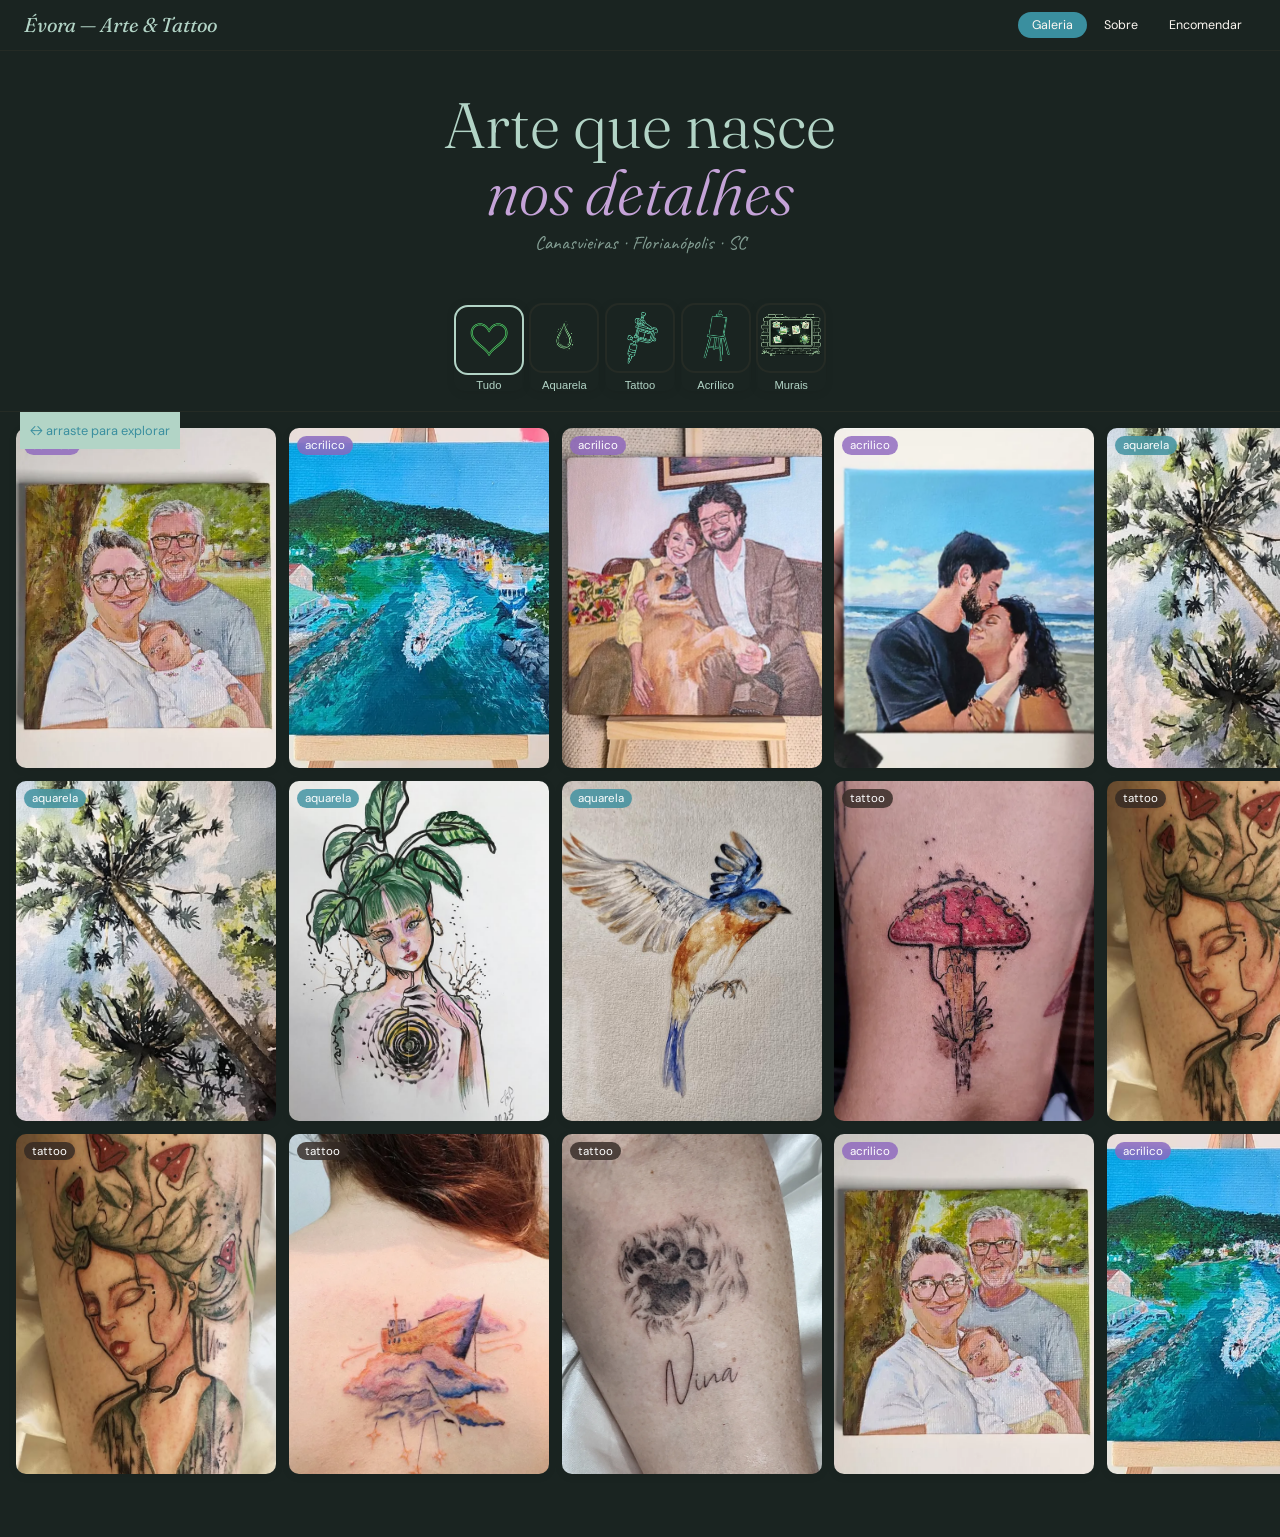
==== index.html @ bf4a739f "Add files via upload" ====
<!DOCTYPE html>
<html lang="pt-BR">

<head>
  <meta charset="UTF-8">
  <meta name="viewport" content="width=device-width, initial-scale=1.0">
  <title>Évora — Arte & Tattoo</title>
  <link
    href="https://fonts.googleapis.com/css2?family=Fraunces:ital,opsz,wght@0,9..144,300;1,9..144,400&family=Caveat:wght@400;600&family=DM+Sans:wght@300;400&display=swap"
    rel="stylesheet">
  <link rel="stylesheet" href="assets/css/style.css">
</head>

<body>
  <!-- Cabeçalho -->
  <header>
    <nav class="nav">
      <a href="index.html" class="logo">Évora — Arte & Tattoo</a>
      <div class="nav-links">
        <a href="index.html" class="nav-a nav-galeria cta">Galeria</a>
        <a href="pages/sobre.html" class="nav-a nav-sobre">Sobre</a>
        <a href="pages/encomendar.html" class="nav-a nav-encomendar">Encomendar</a>
      </div>
    </nav>
  </header>
  <main>
    <div id="home">
      <div class="hero">
        <h1>Arte que nasce<br><em>nos detalhes</em></h1> 
        <p>Canasvieiras · Florianópolis · SC</p>
      </div>
      <!-- filtros do board -->
      <div class="filters">
        <button class="filter card select">
          <div class="icon-box"><img src="assets/img/icone_todos.png" alt=""></div>
          <span>Tudo</span>
        </button>
        <button class="filter card">
          <div class="icon-box"><img src="assets/img/icone_aquarela.png" alt=""></div>
          <span>Aquarela</span>
        </button>
        <button class="filter card">
          <div class="icon-box"><img src="assets/img/icone_tattos.png" alt=""></div>
          <span>Tattoo</span>
        </button>
        <button class="filter card">
          <div class="icon-box"><img src="assets/img/icone_acrilico.png" alt=""></div>
          <span>Acrílico</span>
        </button>
        <button class="filter card">
          <div class="icon-box"><img src="assets/img/icone_mural.png" alt=""></div>
          <span>Murais</span>
        </button>
      </div>
      <div class="board-wrap" id="bw">
        <div class="board" id="board"></div>
        <div class="hint">↔ arraste para explorar</div>
      </div>
    </div>
  </main>

  <!-- Efeito arrastar para explorar  -->
  <script>
    const obras = [
      { t: "Avós e Bebê",     c: "acrilico", y: "2024", img: "assets/img/acrilico-avos-bebe.png",    w: 260, h: 340 },
      { t: "Barra da Lagoa",  c: "acrilico", y: "2024", img: "assets/img/acrilico-barra-da-lagoa.png", w: 260, h: 340 },
      { t: "Casal e Cachorro",c: "acrilico", y: "2024", img: "assets/img/acrilico-casal-cachorro.png", w: 260, h: 340 },
      { t: "Casal",           c: "acrilico", y: "2024", img: "assets/img/acrilico-casal.png",         w: 260, h: 340 },
      { t: "Araucária",       c: "aquarela", y: "2024", img: "assets/img/aquarela-araucaria.png",     w: 260, h: 340 },
      { t: "Fada",            c: "aquarela", y: "2024", img: "assets/img/aquarela-fada.png",          w: 260, h: 340 },
      { t: "Pássaro",         c: "aquarela", y: "2024", img: "assets/img/aquarela-passaro.png",       w: 260, h: 340 },
      { t: "Cogumelo",        c: "tattoo",   y: "2024", img: "assets/img/tattoo-cogumelo.png",        w: 260, h: 340 },
      { t: "Fada Tattoo",     c: "tattoo",   y: "2024", img: "assets/img/tattoo-fada.png",            w: 260, h: 340 },
      { t: "Navio",           c: "tattoo",   y: "2024", img: "assets/img/tattoo-navio.png",           w: 260, h: 340 },
      { t: "Patinha",         c: "tattoo",   y: "2024", img: "assets/img/tattoo-patinha.png",         w: 260, h: 340 }
    ];

    let drag = false, moved = false, px = 0, py = 0, sx = 0, sy = 0, vx = 0, vy = 0, lx = 0, ly = 0, raf = null;

    function buildBoard(f) {
      const board = document.getElementById('board');
      board.innerHTML = '';
      const pool = f === 'todos' ? obras : obras.filter(o => o.c === f);
      const big = [];
      while (big.length < Math.max(pool.length * 4, 30)) big.push(...pool);
      for (let r = 0; r < 3; r++) {
        const row = document.createElement('div');
        row.className = 'row';
        const off = r * 4;
        [...big.slice(off), ...big.slice(0, off)].slice(0, 20).forEach(o => {
          const d = document.createElement('div');
          d.className = 'card';
          d.style.cssText = `width:${o.w}px;height:${o.h}px`;
          d.innerHTML = `<img src="${o.img}" alt="${o.t}" draggable="false"><span class="badge b-${o.c}">${o.c}</span><div class="card-info"><span class="ct">${o.t}</span><span class="cy">${o.y}</span></div>`;
          row.appendChild(d);
        });
        board.appendChild(row);
      }
      px = 0; py = 0;
      board.style.transform = 'translate(0,0)';
    }

    function initDrag() {
      const bw = document.getElementById('bw');
      const board = document.getElementById('board');
      bw.addEventListener('mousedown', e => {
        drag = true; moved = false;
        sx = e.clientX - px; sy = e.clientY - py;
        lx = e.clientX; ly = e.clientY;
        vx = 0; vy = 0;
        cancelAnimationFrame(raf);
      });
      window.addEventListener('mousemove', e => {
        if (!drag) return;
        if (Math.abs(e.clientX - lx) > 4 || Math.abs(e.clientY - ly) > 4) moved = true;
        vx = e.clientX - lx; vy = e.clientY - ly;
        lx = e.clientX; ly = e.clientY;
        px = e.clientX - sx; py = e.clientY - sy;
        board.style.transform = `translate(${px}px,${py}px)`;
      });
      window.addEventListener('mouseup', () => {
        if (!drag) return;
        drag = false;
        if (moved) momentum(board);
        setTimeout(() => { moved = false; }, 60);
      });
      bw.addEventListener('touchstart', e => {
        const t = e.touches[0];
        drag = true; moved = false;
        sx = t.clientX - px; sy = t.clientY - py;
        lx = t.clientX; ly = t.clientY;
        vx = 0; vy = 0;
        cancelAnimationFrame(raf);
      }, { passive: true });
      bw.addEventListener('touchmove', e => {
        if (!drag) return;
        const t = e.touches[0];
        moved = true;
        vx = t.clientX - lx; vy = t.clientY - ly;
        lx = t.clientX; ly = t.clientY;
        px = t.clientX - sx; py = t.clientY - sy;
        board.style.transform = `translate(${px}px,${py}px)`;
      }, { passive: true });
      bw.addEventListener('touchend', () => {
        drag = false;
        if (moved) momentum(board);
      });
    }

    function momentum(board) {
      let mvx = vx * .85, mvy = vy * .85;
      function step() {
        if (Math.abs(mvx) < .4 && Math.abs(mvy) < .4) return;
        px += mvx; py += mvy;
        mvx *= .94; mvy *= .94;
        board.style.transform = `translate(${px}px,${py}px)`;
        raf = requestAnimationFrame(step);
      }
      raf = requestAnimationFrame(step);
    }

    buildBoard('todos');
    initDrag();
  </script>
</body>

</html>
---- assets/css/style.css ----
/* =========================================
   RESET & VARIÁVEIS GLOBAIS
   Zera margens/padding padrão do browser e
   define o sistema de cores e tokens do site.
========================================= */
* {
    margin: 0;
    padding: 0;
    box-sizing: border-box
}

:root {
    --fundo: #1a2421;           /* Verde-escuro quase preto — cor de fundo base */
    --mar: #3a8f9f;             /* Azul-turquesa — destaque principal (CTAs, badges) */
    --mar-e: #1d5f6e;           /* Turquesa mais escuro — fundos de cards e hover */
    --lavanda: #c5a3d8;         /* Lilás — acento tipográfico e itálicos */
    --branco: #fdf8f2;          /* Off-white quente — texto sobre fundos escuros */
    --areia: #e9ad81;           /* Laranja-areia — subtítulos e textos secundários */
    --menta: #b2d4c6;           /* Verde-menta — cor de texto padrão do site */
    --borda: rgba(100, 80, 60, 0.15) /* Borda sutil translúcida — divisores e contornos */
}

/* =========================================
   BASE DO BODY
   Define a fonte padrão e as cores globais
   de fundo e texto.
========================================= */
body {
    font-family: 'DM Sans', sans-serif;
    background: var(--fundo);
    color: var(--menta)
}

/* =========================================
   NAVEGAÇÃO
   Barra fixa no topo com blur de fundo.
   justify-content: space-between separa
   logo (esquerda) dos links (direita).
========================================= */
.nav {
    background: var(--fundo);
    border-bottom: 1px solid var(--borda);
    display: flex;
    justify-content: space-between;
    align-items: center;
    padding: .75rem 1.5rem;
    position: sticky;    /* Gruda no topo ao rolar a página */
    top: 0;
    z-index: 50;         /* Fica acima de todos os outros elementos */
    backdrop-filter: blur(10px); /* Efeito fosco quando sobreposta ao conteúdo */
}

/* Logo tipográfico em itálico serifado */
header .logo {
    font-family: 'Fraunces', serif;
    font-style: italic;
    font-size: 1.25rem;
    color: var(--menta);
    cursor: pointer;
    text-decoration: none;
}

/* Wrapper dos links de navegação */
header .nav-links {
    display: flex;
    gap: .25rem
}

/* Estilo base de cada link da nav */
header .nav-a {
    font-size: .78rem;
    color: var(--branco);
    padding: .3rem .85rem;
    border-radius: 999px;  /* Pill — cápsula totalmente arredondada */
    cursor: pointer;
    border: none;
    background: none;
    transition: all .2s;
    font-family: 'DM Sans', sans-serif;
    text-decoration: none;
}

/* Hover suave: fundo escuro e cor menta */
header .nav-a:hover {
    background: var(--fundo);
    color: var(--menta)
}

/* Estado ativo da página atual */
header .nav-a.on {
    background: var(--mar-e);
    color: var(--branco)
}

/* Botão de call-to-action — página selecionada na nav */
header .nav-a.cta {
    background: var(--mar);
    color: var(--branco)
}

header .nav-a.cta:hover {
    background: var(--mar-e)
}

/* =========================================
   HERO — PÁGINA INICIAL
   Bloco de abertura centralizado com o
   título principal e localização.
========================================= */
.hero {
    padding: 2.5rem 1.5rem 1rem;
    justify-content: center;
    align-items: center;
    text-align: center;
    flex-direction: column
}

/* Título grande com fonte serifada leve */
.hero h1 {
    font-family: 'Fraunces', serif;
    font-size: clamp(3rem, 6vw, 4rem); /* Responsivo: mínimo 3rem, máximo 4rem */
    font-weight: 300;
    line-height: 1.05
}

/* Parte em itálico com cor lilás */
.hero h1 em {
    font-style: italic;
    color: var(--lavanda)
}

/* Subtítulo com fonte cursiva — localização */
.hero p {
    font-family: 'Caveat', cursive;
    font-size: 1.2rem;
    color: var(--menta);
    margin-top: .4rem;
    opacity: 0.7;
}

/* =========================================
   FILTROS DA GALERIA
   Linha de botões com ícone + label para
   filtrar as obras por categoria.
========================================= */
.filters {
    display: flex;
    margin-top: 2rem;
    gap: .35rem;
    flex-wrap: wrap;       /* Quebra linha em telas pequenas */
    padding: 0 1.5rem 1.25rem;
    justify-content: center;
    align-items: center;
    text-align: center;
    flex-direction: row;
}

/* Cada botão de filtro: ícone em cima, texto embaixo */
.filter.card {
    display: flex;
    flex-direction: column;
    align-items: center;
    justify-content: center;
    padding: 0;
    border: none;
    background: transparent;
    gap: 6px;
    cursor: pointer;
}

/* Quadrado com borda que envolve o ícone */
.icon-box {
    border: 2px solid var(--borda);
    border-radius: 14px;
    width: 70px;
    height: 70px;
    display: flex;
    align-items: center;
    justify-content: center;
    transition: .2s;
}

/* Ícone ocupa 70% da caixa */
.icon-box img {
    width: 70%;
    height: auto;
}

/* Label abaixo do ícone */
.filter.card span {
    font-size: .7rem;
    color: var(--menta);
}

/* Hover e estado ativo (.select) compartilham o mesmo visual:
   borda menta e leve deslocamento para baixo */
.filter.card:hover .icon-box,
.filter.card.select .icon-box {
    border-color: var(--menta);
    transform: translateY(2px);
}

/* =========================================
   BOARD — GALERIA ARRASTÁVEL
   Área de scroll livre com drag. O .board
   interno se move via transform: translate()
   controlado por JS.
========================================= */
.board-wrap {
    height: calc(150vh - 14rem); /* Altura generosa para expor bastante conteúdo */
    overflow: hidden;
    cursor: grab;
    border-top: 1px solid var(--borda);
    background: var(--fundo);
    position: relative        /* Ancora o .board posicionado absolutamente */
}

/* Cursor muda para "agarrando" durante o drag */
.board-wrap:active {
    cursor: grabbing
}

/* Container interno das linhas de cards — movido pelo JS */
.board {
    position: absolute;
    padding: 1rem;
    user-select: none;        /* Impede seleção de texto durante o drag */
    will-change: transform    /* Dica ao browser para otimizar a animação */
}

/* Dica visual "arraste para explorar" */
.hint {
    position: absolute;
    font-family: 'DM Sans', sans-serif;
    font-size: .8rem;
    color: var(--mar);
    pointer-events: none;     /* Não interfere nos eventos de clique/drag */
    margin: 0 20px;
    background-color: var(--menta);
    padding: 10px;
}

/* Linha horizontal de cards dentro do board */
.row {
    display: flex;
    gap: .8rem;
    margin-bottom: .8rem
}

/* =========================================
   CARDS DE OBRA
   Cada card é uma imagem com badge de
   categoria e overlay com título ao hover.
========================================= */
.card {
    flex-shrink: 0;            /* Não comprime — mantém o tamanho definido via JS */
    border-radius: 10px;
    overflow: hidden;          /* Garante que imagem respeite o border-radius */
    cursor: pointer;
    position: relative;        /* Ancora o badge e o card-info */
    transition: transform .2s, box-shadow .2s;
    box-shadow: 0 2px 10px rgba(0, 0, 0, .07)
}

/* Leve zoom e sombra ao passar o mouse */
.card:hover {
    transform: scale(1.03);
    box-shadow: 0 6px 22px rgba(0, 0, 0, .12);
    z-index: 10               /* Sobe sobre os cards vizinhos */
}

/* Imagem preenche o card inteiro */
.card img {
    display: block;
    width: 100%;
    height: 100%;
    object-fit: cover
}

/* Overlay com gradiente escuro na base do card.
   Invisível por padrão, aparece no hover. */
.card-info {
    position: absolute;
    bottom: 0;
    left: 0;
    right: 0;
    padding: 1.2rem .8rem .6rem;
    background: linear-gradient(transparent, rgba(30, 20, 15, .75));
    opacity: 0;
    transition: opacity .2s
}

.card:hover .card-info {
    opacity: 1
}

/* Título da obra — itálico serifado */
.card-info .ct {
    font-family: 'Fraunces', serif;
    font-style: italic;
    font-size: .85rem;
    color: #fff;
    display: block
}

/* Ano da obra — discreto */
.card-info .cy {
    font-size: .62rem;
    opacity: .7;
    color: #fff;
    display: block;
    margin-top: .05rem
}

/* Badge de categoria no canto superior esquerdo */
.badge {
    position: absolute;
    top: .5rem;
    left: .5rem;
    font-family: 'DM Sans', sans-serif;
    font-size: .72rem;
    padding: .12rem .5rem;
    border-radius: 999px;
    color: #fff;
    backdrop-filter: blur(6px)  /* Efeito fosco sobre a imagem */
}

/* Cores específicas por categoria */
.b-aquarela { background: rgba(58, 143, 159, .8) }
.b-tattoo   { background: rgba(50, 40, 35, .8) }
.b-acrilico { background: rgba(140, 100, 190, .8) }
.b-mural    { background: rgba(70, 140, 90, .8) }

/* =========================================
   SOBRE — HERO
   Grid de duas colunas: foto à esquerda,
   texto à direita. Em mobile vira coluna única.
========================================= */
.sobre-hero {
    width: 100%;
    max-width: 1320px;
    margin: 0 auto;
    display: grid;
    grid-template-columns: 520px 1fr;  /* Foto fixa, texto flexível */
    align-items: center;
    gap: 3rem;
    min-height: calc(100vh - 90px);    /* Ocupa quase a tela toda */
    padding: 2rem 2rem 3rem;
}

/* Coluna da foto — alinha a imagem na base */
.sobre-foto {
    padding: 2rem 2rem 0 2rem;
    display: flex;
    align-items: flex-end;
    justify-content: center;
}

/* Foto com topo arredondado, simulando retrato em moldura */
.sobre-foto img {
    width: 100%;
    max-height: 800px;
    object-fit: cover;
    border-radius: 260px 260px 0 0;  /* Oval no topo, reto na base */
    display: block;
    opacity: .96;
}

/* Coluna de texto da página Sobre */
.sobre-info {
    padding: clamp(2rem, 5vw, 5rem);
    display: flex;
    flex-direction: column;
    justify-content: center;
}

/* Rótulo discreto acima do título — "Artista Visual & Tatuadora" */
.eyebrow {
    font-size: .68rem;
    letter-spacing: .22em;      /* Espaçamento amplo para estilo editorial */
    text-transform: uppercase;
    color: var(--areia);
    margin-bottom: 1rem;
}

/* Título principal da página Sobre */
.sobre-info h1 {
    font-family: 'Fraunces', serif;
    font-size: clamp(3rem, 8vw, 5.8rem);
    line-height: .92;            /* Comprimido para display tipográfico */
    font-weight: 300;
    margin: 0 0 .8rem;
    color: var(--menta);
}

.sobre-info h1 em {
    font-style: italic;
    color: var(--lavanda);
}

/* Localização em fonte cursiva */
.cidade {
    font-family: 'Caveat', cursive;
    font-size: 1.15rem;
    color: var(--menta);
    margin-bottom: 1.4rem;
    opacity: 0.8;
}

/* Texto de bio */
.bio {
    max-width: 58ch;           /* ~58 caracteres por linha — boa legibilidade */
    font-size: .95rem;
    line-height: 1.9;
    color: var(--areia);
    margin-bottom: 2rem;
}

.bio strong {
    color: var(--areia);
}

/* Grade de 3 métricas: anos, especialidades, histórias */
.infos {
    display: grid;
    grid-template-columns: repeat(3, 1fr);
    gap: 1rem;
    padding-top: 1.6rem;
    border-top: 1px solid var(--borda);
    max-width: 540px;
}

/* Número grande em lilás */
.info-n {
    display: block;
    font-family: 'Fraunces', serif;
    font-size: 2rem;
    color: var(--lavanda);
    margin-bottom: .2rem;
}

/* Label da métrica em caixa alta pequena */
.info-l {
    font-size: .62rem;
    letter-spacing: .16em;
    text-transform: uppercase;
    color: var(--menta);
}

/* =========================================
   SKILLS — SEÇÃO "O QUE ÉVORA FAZ"
   Grid de cards com especialidades da artista.
========================================= */
.skills-sec {
    padding: clamp(2.5rem, 5vw, 5rem) 1.5rem;
}

/* Título centralizado da seção */
.sec-title {
    text-align: center;
    font-family: 'Fraunces', serif;
    font-size: clamp(2rem, 4vw, 3rem);
    font-weight: 300;
    margin-bottom: 2.5rem;
}

/* Grid de 3 colunas */
.skills {
    max-width: 1200px;
    margin: 0 auto;
    display: grid;
    grid-template-columns: repeat(3, 1fr);
    gap: 1rem;
}

/* Card de habilidade com fundo turquesa escuro */
.skill {
    background: var(--mar-e);
    backdrop-filter: blur(6px);
    border: 1px solid var(--borda);
    border-radius: 18px;
    padding: 1.4rem;
    transition: .25s ease;
}

/* Eleva o card ao hover */
.skill:hover {
    transform: translateY(-4px);
    border-color: var(--mar);
    box-shadow: 0 18px 35px rgba(0, 0, 0, .06);
}

.skill h3 {
    font-family: 'Fraunces', serif;
    font-size: 1.15rem;
    font-style: italic;
    font-weight: 300;
    margin-bottom: .55rem;
}

.skill p {
    font-size: .86rem;
    line-height: 1.75;
    color: var(--menta);
}

/* =========================================
   ENCOMENDAR — SEÇÃO DE CONTATO
   Grid de duas colunas: info/links à esquerda,
   formulário à direita.
========================================= */
.contato-sec {
    padding: clamp(2rem, 5vw, 5rem) 1.5rem;
    max-width: 1250px;
    margin: 0 auto;
    display: grid;
    grid-template-columns: 1fr 520px;  /* Formulário tem largura fixa */
    gap: 2rem;
    align-items: start;               /* Alinha no topo, não estica */
}

/* Título grande da seção */
.contato-sec h2 {
    color: var(--areia);
    font-family: 'Fraunces', serif;
    font-size: clamp(2.8rem, 7vw, 5.2rem);
    line-height: .95;
    font-weight: 300;
    margin-bottom: 1rem;
}

.contato-sec h2 em {
    color: var(--lavanda);
    font-style: italic;
}

/* Parágrafo descritivo dentro da coluna esquerda */
.contato-sec > div > p {
    max-width: 46ch;
    font-size: .95rem;
    line-height: 1.9;
    color: var(--menta);
    margin-bottom: 1.5rem;
}

/* Lista de informações de contato */
.links {
    display: grid;
    gap: .8rem;
}

/* Cada item de contato (ateliê, instagram, telefone) */
.link-item {
    display: flex;
    align-items: center;
    gap: .9rem;
    padding: 1rem;
    border-radius: 14px;
    background: color-mix(in srgb, var(--mar-e) 60%, transparent); /* Semi-transparente */
    border: 1px solid var(--borda);
    transition: .2s ease;
}

/* Desliza levemente para direita no hover */
.link-item:hover {
    transform: translateX(4px);
    border-color: var(--mar);
}

/* Label da categoria do contato */
.link-info small {
    display: block;
    font-size: .6rem;
    letter-spacing: .16em;
    text-transform: uppercase;
    color: var(--menta);
    margin-bottom: .2rem;
}

/* Valor do contato */
.link-info span {
    font-size: .88rem;
    color: var(--areia);
}

/* =========================================
   FORMULÁRIO DE ORÇAMENTO
========================================= */

/* Container do form com fundo e sombra */
.form-box {
    background: color-mix(in srgb, var(--mar-e) 60%, transparent);
    border: 1px solid var(--borda);
    border-radius: 22px;
    padding: 1.6rem;
    box-shadow: 0 18px 35px rgba(0, 0, 0, .05);
}

.form-box h3 {
    font-family: 'Fraunces', serif;
    font-size: 1.35rem;
    font-style: italic;
    font-weight: 300;
    margin-bottom: 1.2rem;
}

/* Wrapper de cada campo: label + input */
.input-form {
    margin-bottom: .95rem;
}

/* Label do campo */
.input-form label {
    display: block;
    font-size: .62rem;
    letter-spacing: .16em;
    text-transform: uppercase;
    color: var(--menta);
    margin-bottom: .4rem;
}

/* Estilo base dos campos — fundo branco, texto turquesa */
.input-form input,
.input-form select,
.input-form textarea {
    width: 100%;
    border: 1px solid var(--borda);
    background: #fff;
    border-radius: 12px;
    padding: .82rem .95rem;
    font-family: 'DM Sans', sans-serif;
    font-size: .88rem;
    color: var(--mar-e);
    outline: none;
    transition: .2s ease;
}

/* Destaque de foco com borda e glow lilás */
.input-form input:focus,
.input-form select:focus,
.input-form textarea:focus {
    border-color: var(--lavanda);
    box-shadow: 0 0 0 4px var(--lavanda);
}

/* Textarea redimensionável apenas verticalmente */
.input-form textarea {
    min-height: 120px;
    resize: vertical;
}

/* Botão de envio — pill full-width */
.submit {
    width: 100%;
    border: none;
    border-radius: 999px;
    padding: .95rem 1rem;
    cursor: pointer;
    background: var(--mar-e);
    color: var(--branco);
    font-size: .85rem;
    font-family: 'DM Sans', sans-serif;
    transition: .2s ease;
}

/* Sobe levemente e muda para lilás no hover */
.submit:hover {
    transform: translateY(-2px);
    background: var(--lavanda);
}

/* =========================================
   RODAPÉ
========================================= */
footer {
    background: var(--fundo);
    padding: 1.25rem 1.5rem;
    display: flex;
    justify-content: space-between;
    align-items: center
}

footer p {
    font-size: .68rem;
    color: rgba(253, 248, 242, .5)  /* Branco com 50% de opacidade */
}

/* Logo tipográfico no rodapé */
footer .flogo {
    font-family: 'Fraunces', serif;
    font-style: italic;
    font-size: .95rem;
    color: var(--menta)
}

/* =========================================
   RESPONSIVO — TABLET (até 980px)
   Grid de duas colunas vira uma coluna.
========================================= */
@media (max-width: 980px) {

    /* Foto e texto empilham verticalmente */
    .sobre-hero {
        grid-template-columns: 1fr;
        min-height: auto;
    }

    .sobre-foto {
        padding: 2rem 1.5rem 0;
    }

    /* Foto menor em telas menores */
    .sobre-foto img {
        max-width: 320px;
        max-height: 420px;
    }

    /* Skills em 2 colunas */
    .skills {
        grid-template-columns: repeat(2, 1fr);
    }

    /* Form de contato desce abaixo das infos */
    .contato-sec {
        grid-template-columns: 1fr;
    }
}

/* =========================================
   RESPONSIVO — MOBILE (até 640px)
========================================= */
@media (max-width: 640px) {

    .sobre-info {
        padding: 2rem 1.2rem;
    }

    /* Métricas em coluna única */
    .infos {
        grid-template-columns: 1fr;
        gap: .8rem;
    }

    /* Skills em coluna única */
    .skills {
        grid-template-columns: 1fr;
    }

    .skills-sec,
    .contato-sec {
        padding: 2rem 1rem;
    }

    .form-box {
        padding: 1.2rem;
    }

    /* Título menor no mobile */
    .contato-sec h2 {
        font-size: 2.6rem;
    }
}
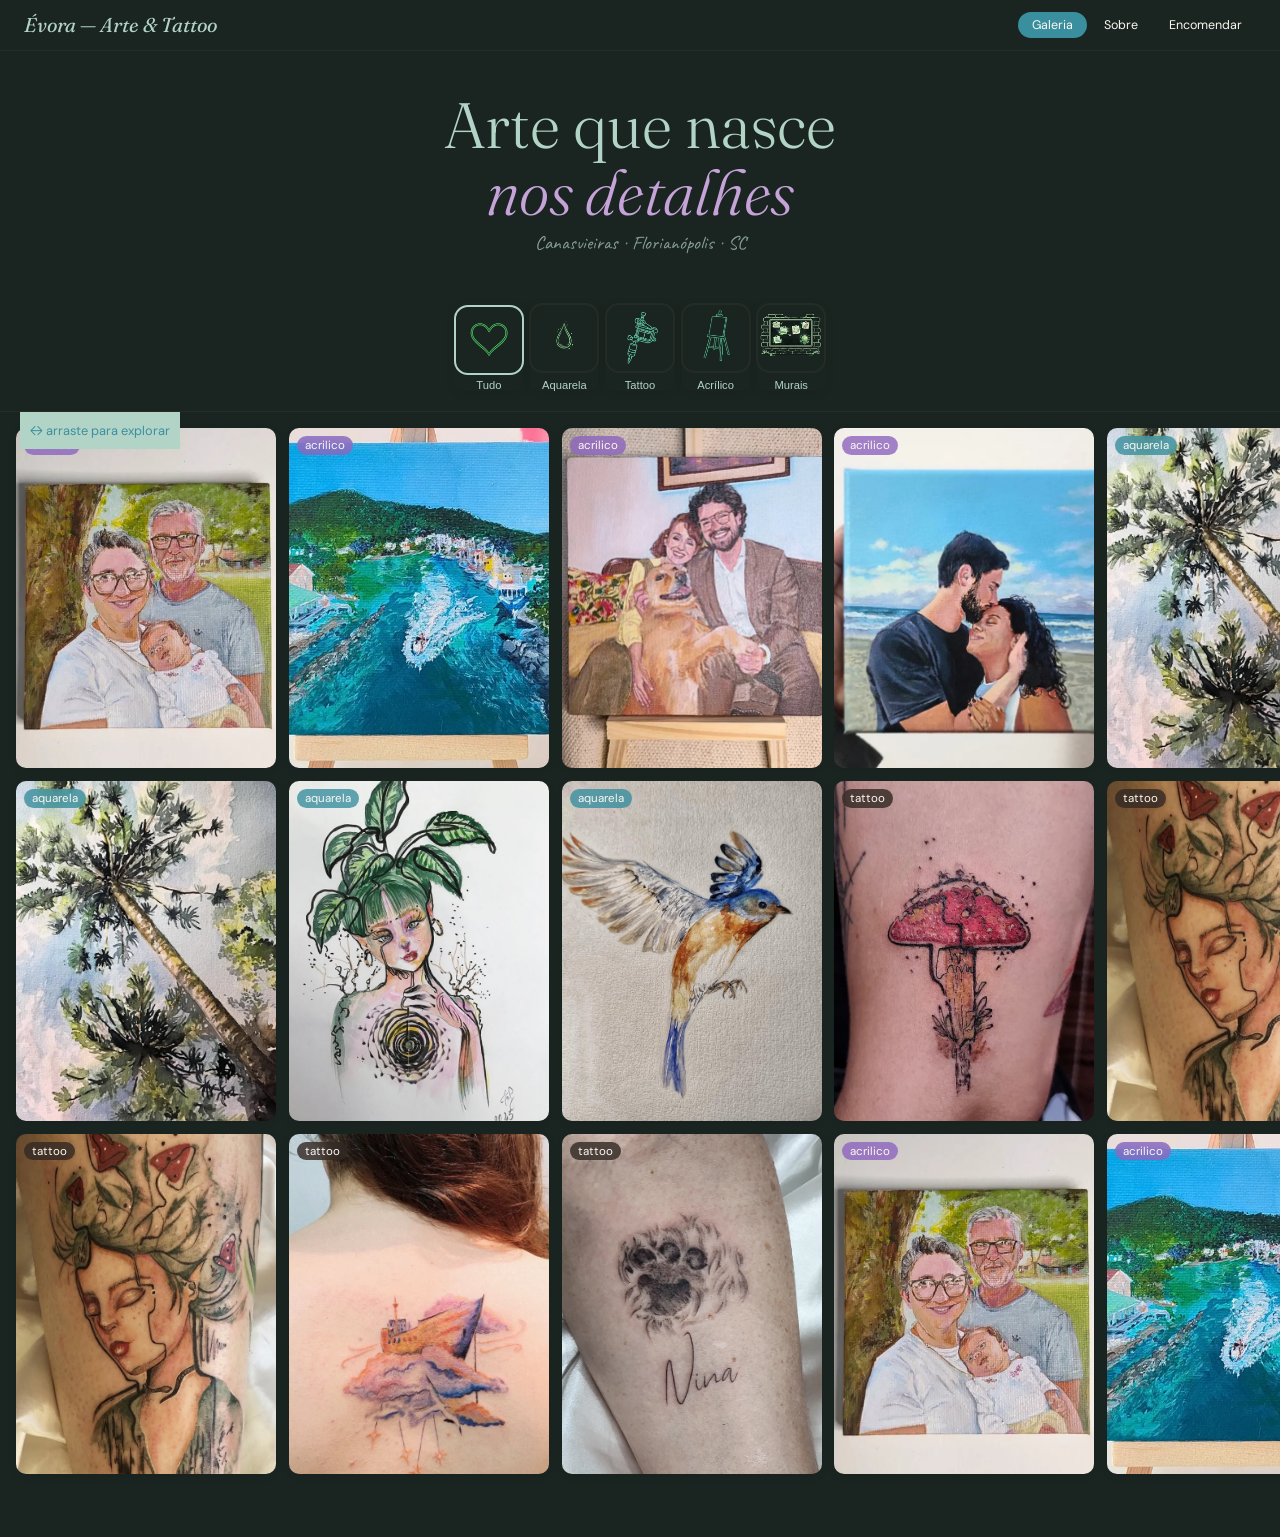
==== commit 2245cadd: "Adicionando alt nas imagens e refinando css" ====
--- a/index.html
+++ b/index.html
@@ -26,29 +26,29 @@
   <main>
     <div id="home">
       <div class="hero">
-        <h1>Arte que nasce<br><em>nos detalhes</em></h1> 
+        <h1>Arte que nasce<br><em>nos detalhes</em></h1>
         <p>Canasvieiras · Florianópolis · SC</p>
       </div>
       <!-- filtros do board -->
       <div class="filters">
         <button class="filter card select">
-          <div class="icon-box"><img src="assets/img/icone_todos.png" alt=""></div>
+          <div class="icon-box"><img src="assets/img/icone_todos.png" alt="Ícone de um coração"></div>
           <span>Tudo</span>
         </button>
         <button class="filter card">
-          <div class="icon-box"><img src="assets/img/icone_aquarela.png" alt=""></div>
+          <div class="icon-box"><img src="assets/img/icone_aquarela.png" alt="Ícone de uma gota d'água"></div>
           <span>Aquarela</span>
         </button>
         <button class="filter card">
-          <div class="icon-box"><img src="assets/img/icone_tattos.png" alt=""></div>
+          <div class="icon-box"><img src="assets/img/icone_tattos.png" alt="Ícone de uma máquina de tatuagem"></div>
           <span>Tattoo</span>
         </button>
         <button class="filter card">
-          <div class="icon-box"><img src="assets/img/icone_acrilico.png" alt=""></div>
+          <div class="icon-box"><img src="assets/img/icone_acrilico.png" alt="Ícone de um cavalete de pintura"></div>
           <span>Acrílico</span>
         </button>
         <button class="filter card">
-          <div class="icon-box"><img src="assets/img/icone_mural.png" alt=""></div>
+          <div class="icon-box"><img src="assets/img/icone_mural.png" alt="Ícone de um muro coberto de arte"></div>
           <span>Murais</span>
         </button>
       </div>
@@ -62,17 +62,17 @@
   <!-- Efeito arrastar para explorar  -->
   <script>
     const obras = [
-      { t: "Avós e Bebê",     c: "acrilico", y: "2024", img: "assets/img/acrilico-avos-bebe.png",    w: 260, h: 340 },
-      { t: "Barra da Lagoa",  c: "acrilico", y: "2024", img: "assets/img/acrilico-barra-da-lagoa.png", w: 260, h: 340 },
-      { t: "Casal e Cachorro",c: "acrilico", y: "2024", img: "assets/img/acrilico-casal-cachorro.png", w: 260, h: 340 },
-      { t: "Casal",           c: "acrilico", y: "2024", img: "assets/img/acrilico-casal.png",         w: 260, h: 340 },
-      { t: "Araucária",       c: "aquarela", y: "2024", img: "assets/img/aquarela-araucaria.png",     w: 260, h: 340 },
-      { t: "Fada",            c: "aquarela", y: "2024", img: "assets/img/aquarela-fada.png",          w: 260, h: 340 },
-      { t: "Pássaro",         c: "aquarela", y: "2024", img: "assets/img/aquarela-passaro.png",       w: 260, h: 340 },
-      { t: "Cogumelo",        c: "tattoo",   y: "2024", img: "assets/img/tattoo-cogumelo.png",        w: 260, h: 340 },
-      { t: "Fada Tattoo",     c: "tattoo",   y: "2024", img: "assets/img/tattoo-fada.png",            w: 260, h: 340 },
-      { t: "Navio",           c: "tattoo",   y: "2024", img: "assets/img/tattoo-navio.png",           w: 260, h: 340 },
-      { t: "Patinha",         c: "tattoo",   y: "2024", img: "assets/img/tattoo-patinha.png",         w: 260, h: 340 }
+      { t: "Avós e Bebê", c: "acrilico", y: "2024", img: "assets/img/acrilico-avos-bebe.png", alt: "Pintura em acrílico de avós segurando um bebê em retrato familiar.", w: 260, h: 340 },
+      { t: "Barra da Lagoa", c: "acrilico", y: "2024", img: "assets/img/acrilico-barra-da-lagoa.png", alt: "Pintura em acrílico de paisagem costeira da Barra da Lagoa vista do alto.", w: 260, h: 340 },
+      { t: "Casal e Cachorro", c: "acrilico", y: "2024", img: "assets/img/acrilico-casal-cachorro.png", alt: "Pintura em acrílico de casal abraçado com cachorro ao lado.", w: 260, h: 340 },
+      { t: "Casal", c: "acrilico", y: "2024", img: "assets/img/acrilico-casal.png", alt: "Pintura em acrílico de casal se abraçando em momento romântico.", w: 260, h: 340 },
+      { t: "Araucária", c: "aquarela", y: "2024", img: "assets/img/aquarela-araucaria.png", alt: "Aquarela de galhos de araucária com folhas verdes e tons naturais.", w: 260, h: 340 },
+      { t: "Fada", c: "aquarela", y: "2024", img: "assets/img/aquarela-fada.png", alt: "Aquarela de figura feminina com folhas brotando da cabeça em estilo fantasioso.", w: 260, h: 340 },
+      { t: "Pássaro", c: "aquarela", y: "2024", img: "assets/img/aquarela-passaro.png", alt: "Aquarela de pássaro azul e laranja em voo com asas abertas.", w: 260, h: 340 },
+      { t: "Cogumelo", c: "tattoo", y: "2024", img: "assets/img/tattoo-cogumelo.png", alt: "Tatuagem de cogumelo vermelho com detalhes delicados em traço fino.", w: 260, h: 340 },
+      { t: "Fada Tattoo", c: "tattoo", y: "2024", img: "assets/img/tattoo-fada.png", alt: "Tatuagem de rosto feminino com folhas e linhas orgânicas em estilo artístico.", w: 260, h: 340 },
+      { t: "Navio", c: "tattoo", y: "2024", img: "assets/img/tattoo-navio.png", alt: "Tatuagem aquarelada de navio navegando sobre ondas suaves.", w: 260, h: 340 },
+      { t: "Patinha", c: "tattoo", y: "2024", img: "assets/img/tattoo-patinha.png", alt: "Tatuagem minimalista de patinha de animal em tinta preta.", w: 260, h: 340 }
     ];
 
     let drag = false, moved = false, px = 0, py = 0, sx = 0, sy = 0, vx = 0, vy = 0, lx = 0, ly = 0, raf = null;
@@ -91,7 +91,7 @@
           const d = document.createElement('div');
           d.className = 'card';
           d.style.cssText = `width:${o.w}px;height:${o.h}px`;
-          d.innerHTML = `<img src="${o.img}" alt="${o.t}" draggable="false"><span class="badge b-${o.c}">${o.c}</span><div class="card-info"><span class="ct">${o.t}</span><span class="cy">${o.y}</span></div>`;
+          d.innerHTML = `<img src="${o.img}" alt="${o.alt}" draggable="false"><span class="badge b-${o.c}">${o.c}</span><div class="card-info"><span class="ct">${o.t}</span><span class="cy">${o.y}</span></div>`;
           row.appendChild(d);
         });
         board.appendChild(row);
@@ -164,4 +164,4 @@
   </script>
 </body>
 
-</html>
+</html>
--- a/assets/css/style.css
+++ b/assets/css/style.css
@@ -299,7 +299,7 @@
     font-family: 'Fraunces', serif;
     font-style: italic;
     font-size: .85rem;
-    color: #fff;
+    color: var(--branco);
     display: block
 }
 
@@ -307,7 +307,7 @@
 .card-info .cy {
     font-size: .62rem;
     opacity: .7;
-    color: #fff;
+    color: var(--branco);
     display: block;
     margin-top: .05rem
 }
@@ -321,7 +321,7 @@
     font-size: .72rem;
     padding: .12rem .5rem;
     border-radius: 999px;
-    color: #fff;
+    color: var(--branco);
     backdrop-filter: blur(6px)  /* Efeito fosco sobre a imagem */
 }
 
@@ -475,7 +475,7 @@
 
 /* Card de habilidade com fundo turquesa escuro */
 .skill {
-    background: var(--mar-e);
+    background: color-mix(in srgb, var(--mar-e) 60%, transparent);
     backdrop-filter: blur(6px);
     border: 1px solid var(--borda);
     border-radius: 18px;
@@ -500,7 +500,7 @@
 
 .skill p {
     font-size: .86rem;
-    line-height: 1.75;
+    line-height: 1.75; 
     color: var(--menta);
 }
 
@@ -625,7 +625,7 @@
 .input-form textarea {
     width: 100%;
     border: 1px solid var(--borda);
-    background: #fff;
+    background: var(--branco);
     border-radius: 12px;
     padding: .82rem .95rem;
     font-family: 'DM Sans', sans-serif;
